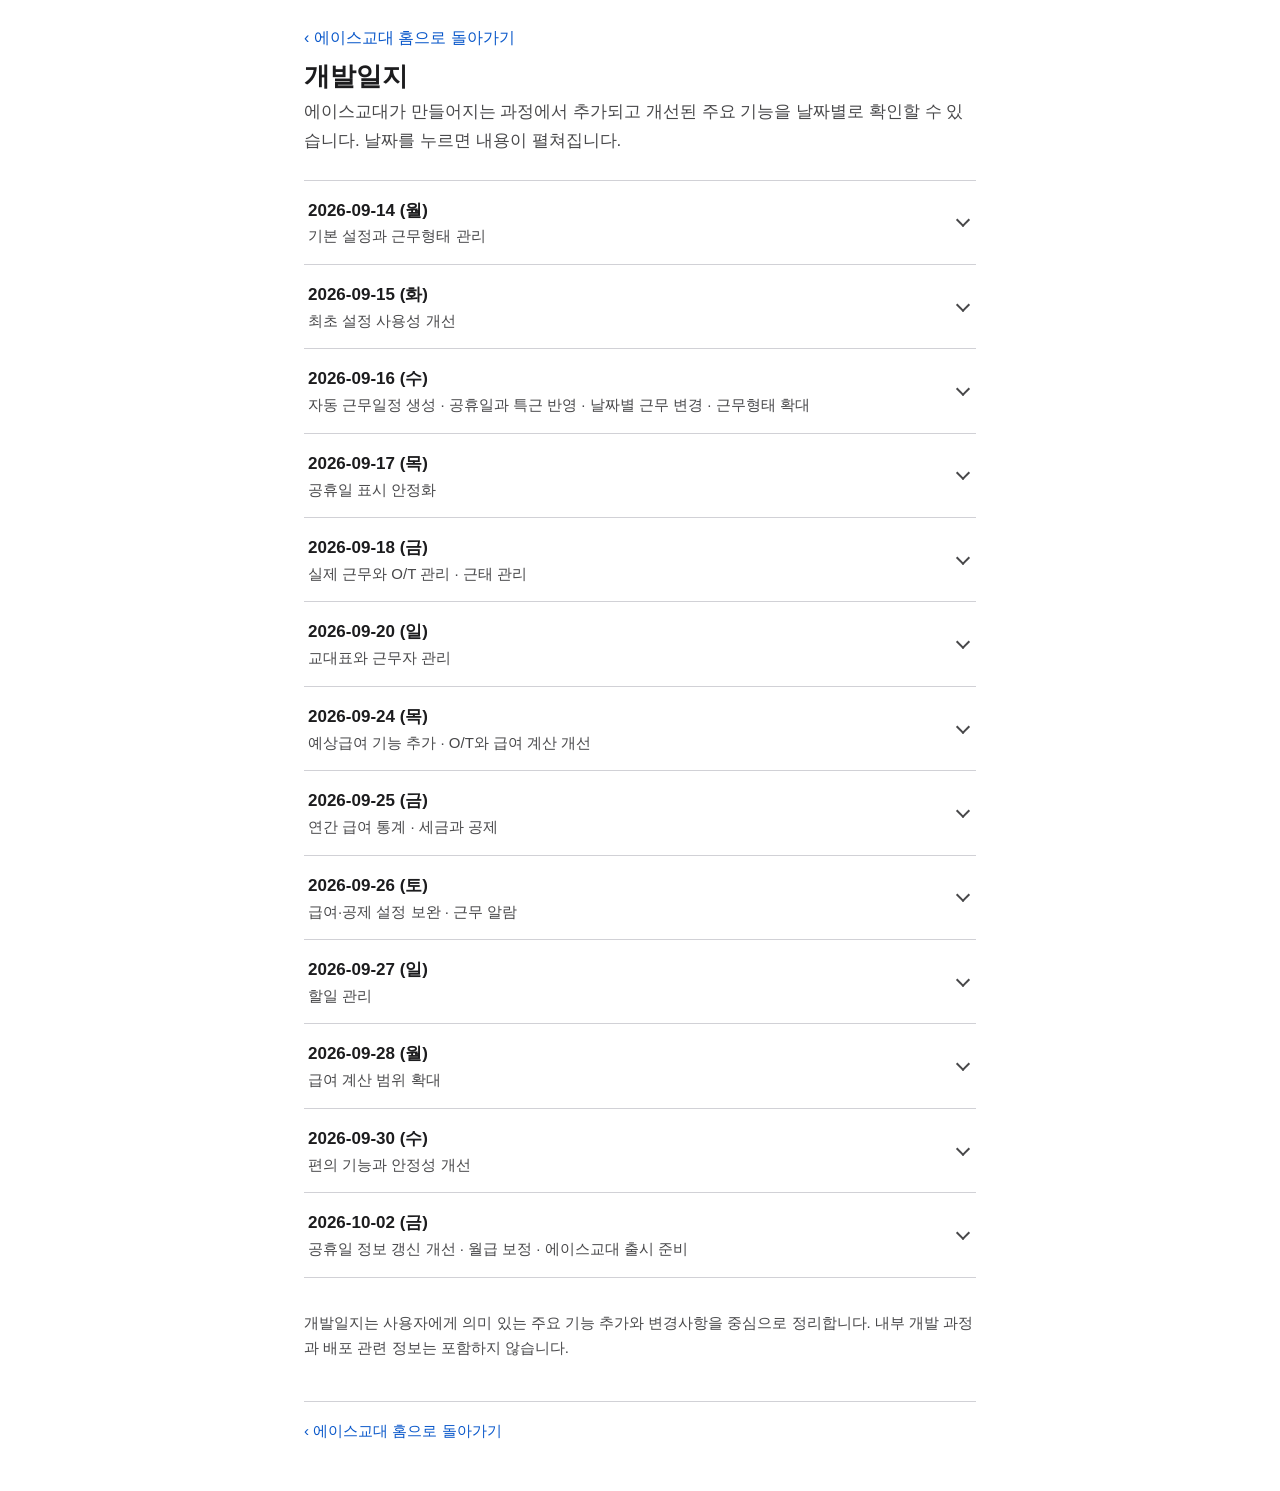
==== dev-log.html @ 3a0cfde9 "STEP 20: Add patch notes and dev log pages, link from index - patch-notes.html: 패치내용 없음 (structure r" ====
<!doctype html>
<html lang="ko">
<head>
  <meta charset="utf-8">
  <meta name="viewport" content="width=device-width, initial-scale=1">
  <title>개발일지 · 에이스교대</title>
  <meta name="description" content="에이스교대에 추가되고 개선된 주요 기능을 날짜별로 정리한 개발 기록입니다.">
  <link rel="stylesheet" href="./style.css">
  <link rel="stylesheet" href="./log.css?v=20261002-1">
</head>
<body>
  <nav class="log-back" aria-label="이전 페이지"><a href="./index.html">‹ 에이스교대 홈으로 돌아가기</a></nav>
  <header>
    <h1>개발일지</h1>
    <p class="subtitle">에이스교대가 만들어지는 과정에서 추가되고 개선된 주요 기능을 날짜별로 확인할 수 있습니다. 날짜를 누르면 내용이 펼쳐집니다.</p>
  </header>
  <main>
    <section class="log-list" aria-label="날짜별 개발 기록">
      <details class="log-entry">
        <summary>
          <time datetime="2026-09-14">2026-09-14 (월)</time>
          <span class="log-topics">기본 설정과 근무형태 관리</span>
        </summary>
        <div class="log-body">
          <h3>기본 설정과 근무형태 관리</h3>
          <ul>
            <li>입사일, 근무형태, 근무조를 설정하는 최초 설정 기능을 추가했습니다.</li>
            <li>기간에 따라 달라지는 근무형태를 관리할 수 있도록 했습니다.</li>
            <li>앱을 종료한 뒤에도 설정한 근무정보가 유지되도록 구성했습니다.</li>
          </ul>
        </div>
      </details>
      <details class="log-entry">
        <summary>
          <time datetime="2026-09-15">2026-09-15 (화)</time>
          <span class="log-topics">최초 설정 사용성 개선</span>
        </summary>
        <div class="log-body">
          <h3>최초 설정 사용성 개선</h3>
          <ul>
            <li>앱 실행 시 설정 상태에 따라 최초 설정 또는 메인 화면으로 자동 이동하도록 개선했습니다.</li>
            <li>최초 설정을 단계별로 진행할 수 있도록 변경했습니다.</li>
            <li>근무형태를 바로 정하지 않고 나중에 설정할 수 있도록 했습니다.</li>
            <li>앱의 저장 정보를 직접 삭제하고 처음 상태부터 다시 설정할 수 있는 기능을 추가했습니다.</li>
          </ul>
        </div>
      </details>
      <details class="log-entry">
        <summary>
          <time datetime="2026-09-16">2026-09-16 (수)</time>
          <span class="log-topics">자동 근무일정 생성 · 공휴일과 특근 반영 · 날짜별 근무 변경 · 근무형태 확대</span>
        </summary>
        <div class="log-body">
          <h3>자동 근무일정 생성</h3>
          <ul>
            <li>4조 3교대 근무일정을 자동으로 생성하는 기능을 추가했습니다.</li>
            <li>주전근무의 기본 근무일정도 자동으로 표시하도록 했습니다.</li>
            <li>과거와 미래의 근무일정을 자동으로 확인할 수 있도록 했습니다.</li>
          </ul>
          <h3>공휴일과 특근 반영</h3>
          <ul>
            <li>대한민국 공휴일 정보를 근무일정에 반영하도록 했습니다.</li>
            <li>교대근무의 공휴일 특근과 주전근무의 공휴일 휴무를 자동으로 계산하도록 했습니다.</li>
            <li>네트워크 연결이 원활하지 않은 경우에도 기본 공휴일 정보를 사용할 수 있도록 했습니다.</li>
          </ul>
          <h3>날짜별 근무 변경</h3>
          <ul>
            <li>날짜를 선택해 근무 상세정보를 확인할 수 있게 했습니다.</li>
            <li>자동 생성된 근무와 다른 근무를 하는 경우 사용자가 직접 근무를 변경할 수 있도록 했습니다.</li>
            <li>직접 변경한 근무를 다시 원래 일정으로 되돌릴 수 있도록 했습니다.</li>
          </ul>
          <h3>근무형태 확대</h3>
          <ul>
            <li>2조 2교대와 3조 3교대 근무일정을 추가로 지원했습니다.</li>
            <li>근무형태나 근무조가 변경되어도 기존 근무 흐름이 자연스럽게 이어지도록 개선했습니다.</li>
          </ul>
        </div>
      </details>
      <details class="log-entry">
        <summary>
          <time datetime="2026-09-17">2026-09-17 (목)</time>
          <span class="log-topics">공휴일 표시 안정화</span>
        </summary>
        <div class="log-body">
          <h3>공휴일 표시 안정화</h3>
          <ul>
            <li>설날·추석·신정 및 대체공휴일의 명칭과 판정을 개선했습니다.</li>
            <li>일부 대체공휴일이 잘못된 명칭으로 표시되는 문제를 수정했습니다.</li>
          </ul>
        </div>
      </details>
      <details class="log-entry">
        <summary>
          <time datetime="2026-09-18">2026-09-18 (금)</time>
          <span class="log-topics">실제 근무와 O/T 관리 · 근태 관리</span>
        </summary>
        <div class="log-body">
          <h3>실제 근무와 O/T 관리</h3>
          <ul>
            <li>실제 출퇴근시간을 기록할 수 있도록 했습니다.</li>
            <li>자정을 넘기는 근무시간도 입력할 수 있도록 지원했습니다.</li>
            <li>실제 근로시간과 휴게시간을 계산할 수 있도록 했습니다.</li>
            <li>O/T, 휴일근로, 야간근로 등의 시간을 관리할 수 있도록 했습니다.</li>
          </ul>
          <h3>근태 관리</h3>
          <ul>
            <li>연차, 반차, 교육, 예비군 등 다양한 근태를 기록할 수 있도록 했습니다.</li>
            <li>예정 근무와 실제 근무, 근태를 함께 반영한 근무시간 계산을 지원했습니다.</li>
            <li>주간·월간 근무 통계를 확인할 수 있도록 했습니다.</li>
          </ul>
        </div>
      </details>
      <details class="log-entry">
        <summary>
          <time datetime="2026-09-20">2026-09-20 (일)</time>
          <span class="log-topics">교대표와 근무자 관리</span>
        </summary>
        <div class="log-body">
          <h3>교대표와 근무자 관리</h3>
          <ul>
            <li>주전근무와 2조 2교대, 3조 3교대, 4조 3교대의 조별 근무일정을 확인할 수 있도록 했습니다.</li>
            <li>함께 근무하는 사람의 이름, 직책, 상세 직무, 전화번호를 관리할 수 있도록 했습니다.</li>
            <li>근무자 검색과 그룹 분류 기능을 추가했습니다.</li>
            <li>근무자와 그룹의 표시 순서를 직접 변경할 수 있도록 했습니다.</li>
            <li>저장된 전화번호를 이용해 전화 또는 메시지로 연결할 수 있도록 했습니다.</li>
          </ul>
        </div>
      </details>
      <details class="log-entry">
        <summary>
          <time datetime="2026-09-24">2026-09-24 (목)</time>
          <span class="log-topics">예상급여 기능 추가 · O/T와 급여 계산 개선</span>
        </summary>
        <div class="log-body">
          <h3>예상급여 기능 추가</h3>
          <ul>
            <li>사용자가 입력한 시급과 근무기록을 기준으로 예상급여를 계산할 수 있도록 했습니다.</li>
            <li>기본급, O/T, 인센티브, 연월차, 기타수당을 관리할 수 있도록 했습니다.</li>
            <li>급여연도와 지급월을 기준으로 급여 정보를 관리할 수 있도록 했습니다.</li>
          </ul>
          <h3>O/T와 급여 계산 개선</h3>
          <ul>
            <li>근무형태가 변경되는 경우 급여조건이 적용되는 시점을 정리했습니다.</li>
            <li>O/T가 발생한 시점의 급여조건을 기준으로 금액이 계산되도록 개선했습니다.</li>
            <li>날짜별 상세 화면에서도 예상 O/T 금액을 확인할 수 있도록 했습니다.</li>
            <li>연월차 금액과 이월내역 계산을 개선했습니다.</li>
          </ul>
        </div>
      </details>
      <details class="log-entry">
        <summary>
          <time datetime="2026-09-25">2026-09-25 (금)</time>
          <span class="log-topics">연간 급여 통계 · 세금과 공제</span>
        </summary>
        <div class="log-body">
          <h3>연간 급여 통계</h3>
          <ul>
            <li>연도별 예상급여 내역을 한 화면에서 확인할 수 있도록 했습니다.</li>
            <li>월급, 인센티브, 연월차, 기타수당을 연간 기준으로 확인할 수 있도록 했습니다.</li>
            <li>지급 전 예상금액과 현재까지의 지급내역을 구분해 확인할 수 있도록 했습니다.</li>
          </ul>
          <h3>세금과 공제</h3>
          <ul>
            <li>예상 근로소득세와 지방소득세 계산 기능을 추가했습니다.</li>
            <li>국민연금, 건강보험, 장기요양보험, 고용보험 계산을 지원했습니다.</li>
            <li>사용자가 직접 추가 공제항목을 등록할 수 있도록 했습니다.</li>
            <li>공제 후 예상 실수령액을 확인할 수 있도록 했습니다.</li>
          </ul>
        </div>
      </details>
      <details class="log-entry">
        <summary>
          <time datetime="2026-09-26">2026-09-26 (토)</time>
          <span class="log-topics">급여·공제 설정 보완 · 근무 알람</span>
        </summary>
        <div class="log-body">
          <h3>급여·공제 설정 보완</h3>
          <ul>
            <li>반복 공제와 회사 지원금 관련 설정을 추가했습니다.</li>
            <li>특정 급여에 세금 추가공제 또는 환급금액을 직접 입력할 수 있도록 했습니다.</li>
            <li>과거 급여 설정과 향후 급여 설정이 서로 잘못 영향을 주지 않도록 개선했습니다.</li>
          </ul>
          <h3>근무 알람</h3>
          <ul>
            <li>근무일정에 맞춰 자동으로 알람을 설정할 수 있도록 했습니다.</li>
            <li>근무별로 여러 개의 알람을 등록할 수 있도록 했습니다.</li>
            <li>이번 근무와 다음 근무의 알람을 확인할 수 있도록 했습니다.</li>
            <li>공휴일 제외, 특정 요일, 정시 알람 등 다양한 설정을 지원했습니다.</li>
            <li>근무일정이 변경되면 관련 알람도 자동으로 다시 맞춰지도록 했습니다.</li>
          </ul>
        </div>
      </details>
      <details class="log-entry">
        <summary>
          <time datetime="2026-09-27">2026-09-27 (일)</time>
          <span class="log-topics">할일 관리</span>
        </summary>
        <div class="log-body">
          <h3>할일 관리</h3>
          <ul>
            <li>개인 할일을 작성하고 관리할 수 있는 기능을 추가했습니다.</li>
            <li>중요도, 납기일, 메모를 설정할 수 있도록 했습니다.</li>
            <li>오늘, 내일, 기한초과, 완료한 할일을 구분해 확인할 수 있도록 했습니다.</li>
            <li>캘린더 날짜와 할일을 함께 확인할 수 있도록 했습니다.</li>
            <li>반복 할일과 여러 개의 알림을 지원했습니다.</li>
            <li>하나의 할일을 여러 단계로 나누는 세부 할일 기능을 추가했습니다.</li>
          </ul>
        </div>
      </details>
      <details class="log-entry">
        <summary>
          <time datetime="2026-09-28">2026-09-28 (월)</time>
          <span class="log-topics">급여 계산 범위 확대</span>
        </summary>
        <div class="log-body">
          <h3>급여 계산 범위 확대</h3>
          <ul>
            <li>월급 외 별도로 지급되는 금액의 예상 세금 계산을 개선했습니다.</li>
            <li>과거 연도의 세금과 보험료 기준을 이용한 예상 계산 범위를 확대했습니다.</li>
            <li>반복수당의 지급일 설정을 보완했습니다.</li>
            <li>과거 공휴일 정보를 이용한 급여일 계산을 개선했습니다.</li>
          </ul>
        </div>
      </details>
      <details class="log-entry">
        <summary>
          <time datetime="2026-09-30">2026-09-30 (수)</time>
          <span class="log-topics">편의 기능과 안정성 개선</span>
        </summary>
        <div class="log-body">
          <h3>편의 기능과 안정성 개선</h3>
          <ul>
            <li>동료의 근태를 관리할 수 있는 기능을 추가했습니다.</li>
            <li>반복 할일에서 여러 근무형태를 동시에 선택할 수 있도록 했습니다.</li>
            <li>반복 할일의 세부 할일을 템플릿으로 사용할 수 있도록 했습니다.</li>
            <li>여러 할일을 한 번에 삭제하거나 밀어서 삭제할 수 있도록 했습니다.</li>
            <li>날짜별 메모 작성과 검색 기능을 추가했습니다.</li>
            <li>급여·보험·공제 금액 입력 시 큰 금액을 보다 쉽게 확인할 수 있도록 개선했습니다.</li>
            <li>공휴일이 중복 적용되는 일부 경우를 개선했습니다.</li>
          </ul>
        </div>
      </details>
      <details class="log-entry">
        <summary>
          <time datetime="2026-10-02">2026-10-02 (금)</time>
          <span class="log-topics">공휴일 정보 갱신 개선 · 월급 보정 · 에이스교대 출시 준비</span>
        </summary>
        <div class="log-body">
          <h3>공휴일 정보 갱신 개선</h3>
          <ul>
            <li>공휴일 정보를 보다 안정적으로 갱신하도록 구조를 개선했습니다.</li>
            <li>최신 정보를 가져오지 못하는 경우에도 앱에 저장된 공휴일 정보를 계속 사용할 수 있도록 했습니다.</li>
            <li>오래된 공휴일 정보가 더 최신 정보로 잘못 교체되는 상황을 방지했습니다.</li>
          </ul>
          <h3>월급 보정</h3>
          <ul>
            <li>특정 지급월의 예상 월급에 추가 또는 차감 금액을 직접 반영할 수 있는 ‘월급 보정’ 기능을 추가했습니다.</li>
            <li>여러 개의 보정항목과 양수·음수 금액을 지원합니다.</li>
            <li>보정된 월급을 기준으로 기존 세금과 보험, 공제 계산이 함께 적용됩니다.</li>
          </ul>
          <h3>에이스교대 출시 준비</h3>
          <ul>
            <li>앱의 공식 표시명을 ‘에이스교대’로 변경했습니다.</li>
            <li>특정 회사에 종속된 일부 기능과 표현을 정리해 보다 범용적으로 사용할 수 있도록 개선했습니다.</li>
            <li>공휴일 기본정보 제공 범위를 2015년부터 2028년까지로 확대했습니다.</li>
            <li>급여와 세금·공제 금액이 사용자 설정을 기반으로 한 예상값이라는 안내를 강화했습니다.</li>
            <li>앱에서 개인정보 처리방침과 지원 페이지를 바로 확인할 수 있도록 했습니다.</li>
            <li>일부 날짜 이동 상황에서 앱이 종료될 수 있는 문제를 수정했습니다.</li>
            <li>VoiceOver 사용성을 개선했습니다.</li>
          </ul>
        </div>
      </details>
    </section>
    <p class="log-note">개발일지는 사용자에게 의미 있는 주요 기능 추가와 변경사항을 중심으로 정리합니다. 내부 개발 과정과 배포 관련 정보는 포함하지 않습니다.</p>
  </main>
  <footer>
    <a href="./index.html">‹ 에이스교대 홈으로 돌아가기</a>
  </footer>
</body>
</html>
---- style.css ----
:root { color-scheme: light dark; --text: #1c1c1e; --muted: #48484a; --bg: #ffffff; --link: #0a58ca; --rule: #d1d1d6; }
@media (prefers-color-scheme: dark) { :root { --text: #f2f2f7; --muted: #c7c7cc; --bg: #000000; --link: #6cb4ff; --rule: #3a3a3c; } }
html { font-size: 100%; -webkit-text-size-adjust: 100%; }
body { margin: 0 auto; max-width: 42rem; padding: 1.5rem 1rem 3rem; background: var(--bg); color: var(--text);
  font-family: -apple-system, BlinkMacSystemFont, "Apple SD Gothic Neo", "Noto Sans KR", sans-serif; font-size: 1.0625rem; line-height: 1.7; }
h1 { font-size: 1.6rem; line-height: 1.35; margin: 0.5rem 0 0.25rem; }
h2 { font-size: 1.2rem; margin: 2rem 0 0.5rem; padding-top: 1rem; border-top: 1px solid var(--rule); }
.subtitle, .updated { color: var(--muted); margin-top: 0; }
a { color: var(--link); text-underline-offset: 0.15em; }
ul { padding-left: 1.25rem; }
li { margin: 0.25rem 0; }
nav ul { list-style: none; padding: 0; }
nav li { margin: 0.75rem 0; font-size: 1.125rem; }
footer { margin-top: 2.5rem; padding-top: 1rem; border-top: 1px solid var(--rule); color: var(--muted); font-size: 0.95rem; }
---- log.css ----
/* 패치노트·개발일지 전용 (style.css 위에 추가) */
:root { --log-bg: #f5f5f7; --log-focus: #0071e3; }
@media (prefers-color-scheme: dark) { :root { --log-bg: #1c1c1e; --log-focus: #4da3ff; } }

.log-back { margin-bottom: 0.5rem; font-size: 1rem; }
.log-back a, footer a { text-decoration: none; }
.log-back a:hover, footer a:hover { text-decoration: underline; }
a:focus-visible { outline: 3px solid var(--log-focus); outline-offset: 2px; border-radius: 0.25rem; }

.log-list { margin-top: 1.5rem; }
.log-entry { border-top: 1px solid var(--rule); }
.log-entry:last-child { border-bottom: 1px solid var(--rule); }
.log-entry summary {
  display: grid;
  grid-template-columns: 1fr auto;
  column-gap: 1rem;
  padding: 1rem 0.25rem;
  cursor: pointer;
  list-style: none;
  border-radius: 0.5rem;
}
.log-entry summary::-webkit-details-marker { display: none; }
.log-entry summary::after {
  content: "";
  grid-column: 2;
  grid-row: 1 / span 2;
  align-self: center;
  width: 0.5rem;
  height: 0.5rem;
  border-right: 2px solid var(--muted);
  border-bottom: 2px solid var(--muted);
  transform: rotate(45deg);
  margin: -0.25rem 0.25rem 0 0;
}
.log-entry[open] summary::after { transform: rotate(-135deg); margin-top: 0.25rem; }
.log-entry summary:focus-visible { outline: 3px solid var(--log-focus); outline-offset: 2px; }
.log-entry time { font-weight: 700; font-size: 1.0625rem; }
.log-topics { grid-column: 1; color: var(--muted); font-size: 0.9375rem; line-height: 1.5; }
.log-body { padding: 0 0.25rem 1.25rem; }
.log-body h3 { margin: 1rem 0 0.25rem; font-size: 1.0625rem; }
.log-body h3:first-child { margin-top: 0.25rem; }
.log-body ul { margin: 0; }
.log-note, .patch-empty { color: var(--muted); }
.log-note { margin-top: 2rem; font-size: 0.9375rem; }
.patch-empty {
  margin: 1.5rem 0;
  padding: 2rem 1rem;
  background: var(--log-bg);
  border-radius: 1rem;
  text-align: center;
  font-size: 1.125rem;
}
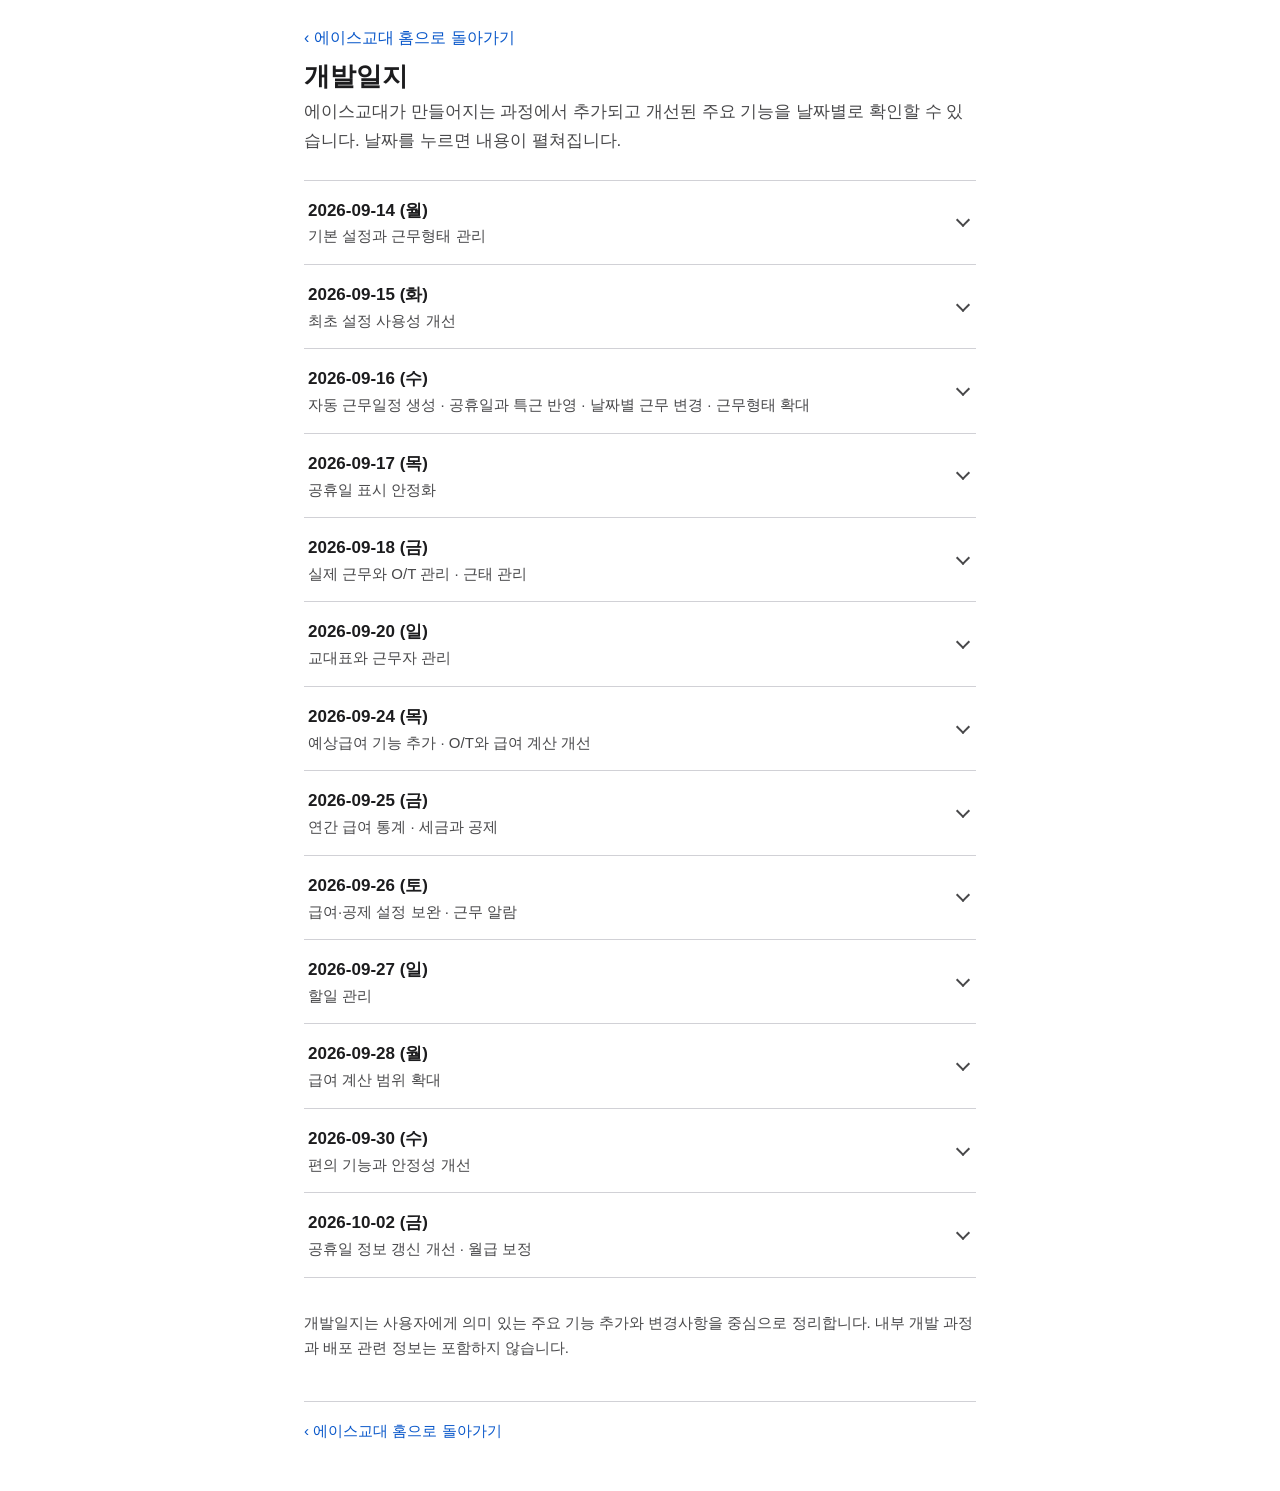
==== commit fcf11abe: "STEP 20: Remove '에이스교대 출시 준비' from dev log 2026-10-02 Co-Authored-By: Claude Opus 5.5 <noreply@anthr" ====
--- a/dev-log.html
+++ b/dev-log.html
@@ -243,7 +243,7 @@
       <details class="log-entry">
         <summary>
           <time datetime="2026-10-02">2026-10-02 (금)</time>
-          <span class="log-topics">공휴일 정보 갱신 개선 · 월급 보정 · 에이스교대 출시 준비</span>
+          <span class="log-topics">공휴일 정보 갱신 개선 · 월급 보정</span>
         </summary>
         <div class="log-body">
           <h3>공휴일 정보 갱신 개선</h3>
@@ -257,16 +257,6 @@
             <li>특정 지급월의 예상 월급에 추가 또는 차감 금액을 직접 반영할 수 있는 ‘월급 보정’ 기능을 추가했습니다.</li>
             <li>여러 개의 보정항목과 양수·음수 금액을 지원합니다.</li>
             <li>보정된 월급을 기준으로 기존 세금과 보험, 공제 계산이 함께 적용됩니다.</li>
-          </ul>
-          <h3>에이스교대 출시 준비</h3>
-          <ul>
-            <li>앱의 공식 표시명을 ‘에이스교대’로 변경했습니다.</li>
-            <li>특정 회사에 종속된 일부 기능과 표현을 정리해 보다 범용적으로 사용할 수 있도록 개선했습니다.</li>
-            <li>공휴일 기본정보 제공 범위를 2015년부터 2028년까지로 확대했습니다.</li>
-            <li>급여와 세금·공제 금액이 사용자 설정을 기반으로 한 예상값이라는 안내를 강화했습니다.</li>
-            <li>앱에서 개인정보 처리방침과 지원 페이지를 바로 확인할 수 있도록 했습니다.</li>
-            <li>일부 날짜 이동 상황에서 앱이 종료될 수 있는 문제를 수정했습니다.</li>
-            <li>VoiceOver 사용성을 개선했습니다.</li>
           </ul>
         </div>
       </details>
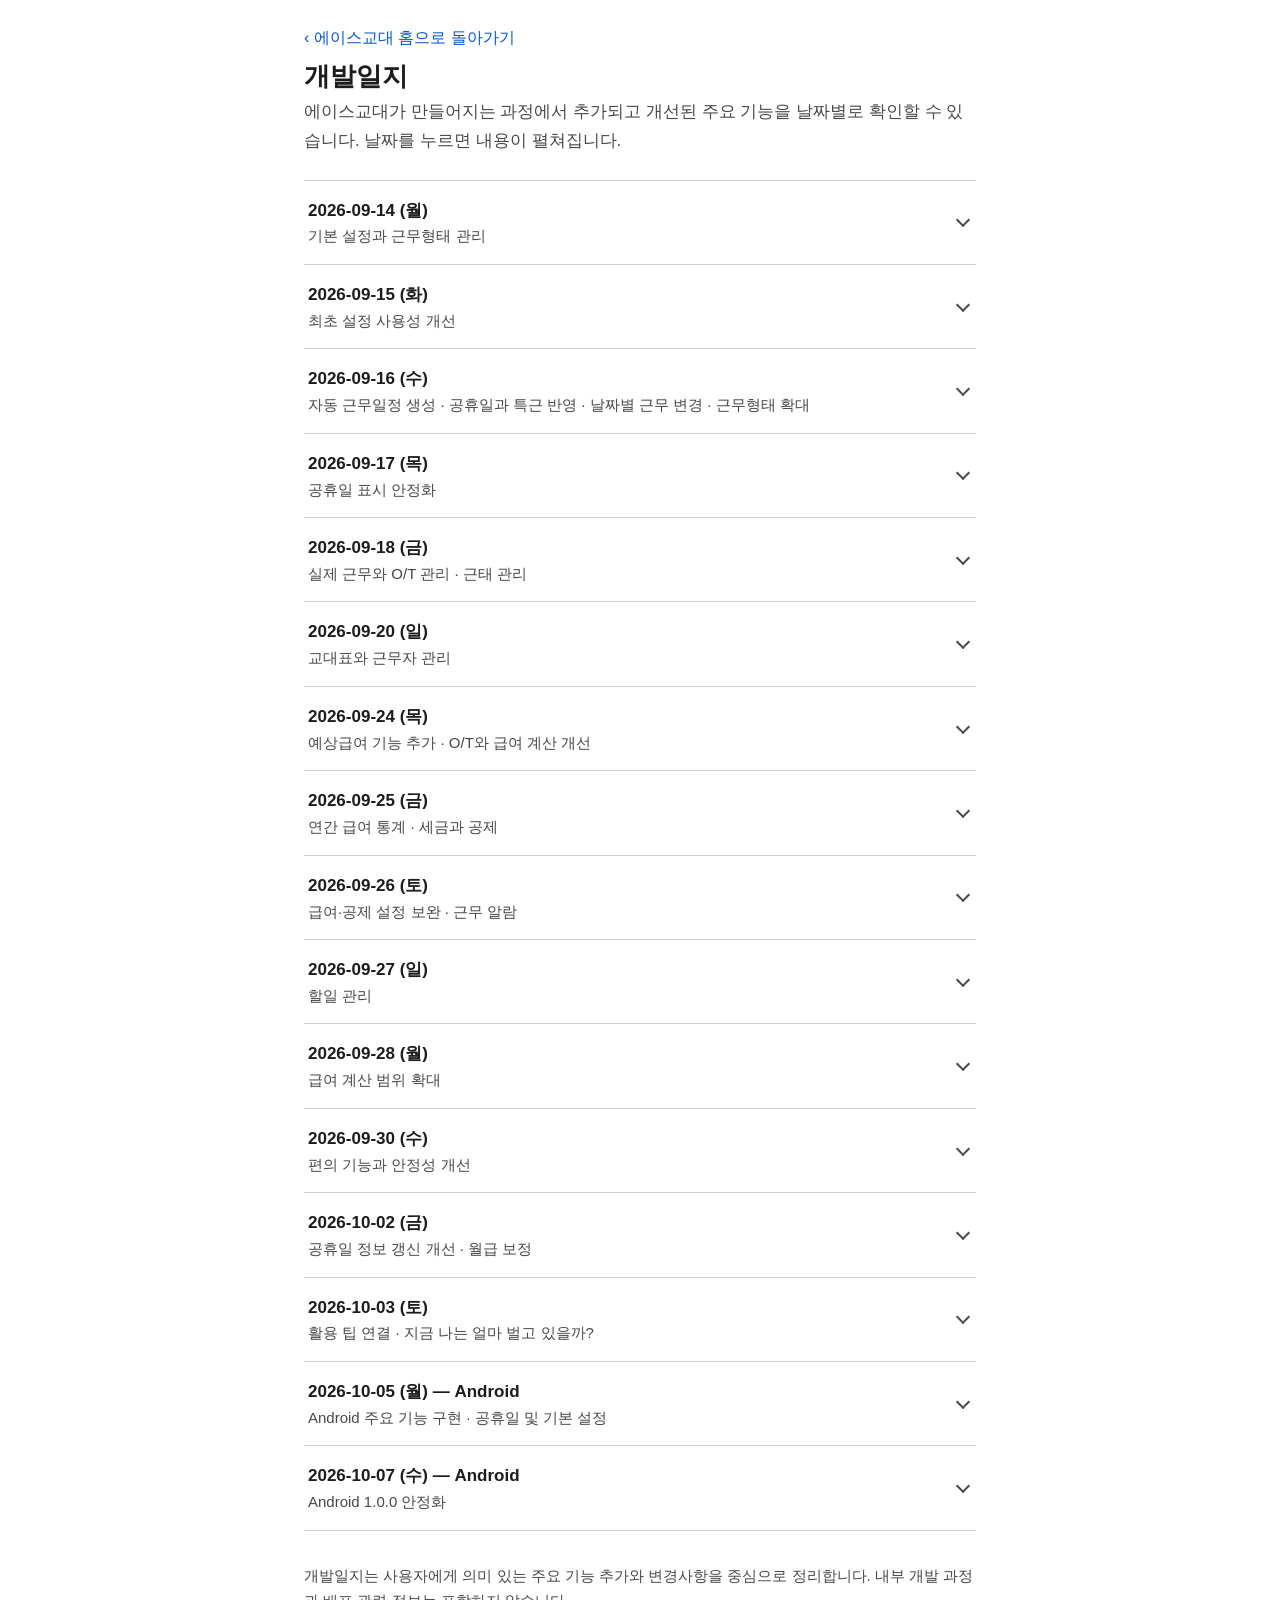
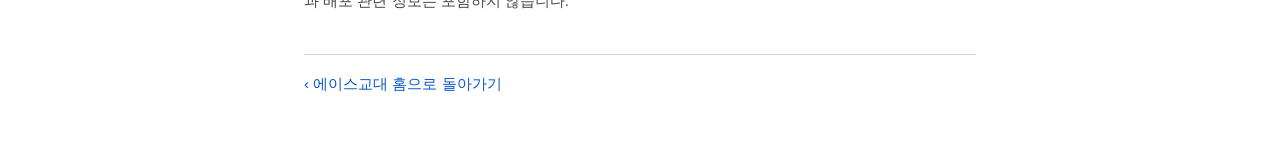
==== commit 403a5903: "개발일지: 10-03, 10-05(Android), 10-07(Android) 추가 Co-Authored-By: Claude Opus 5.5 <noreply@anthropic.co" ====
--- a/dev-log.html
+++ b/dev-log.html
@@ -260,6 +260,58 @@
           </ul>
         </div>
       </details>
+      <details class="log-entry">
+        <summary>
+          <time datetime="2026-10-03">2026-10-03 (토)</time>
+          <span class="log-topics">활용 팁 연결 · 지금 나는 얼마 벌고 있을까?</span>
+        </summary>
+        <div class="log-body">
+          <h3>활용 팁 연결</h3>
+          <ul>
+            <li>앱에서 활용 팁 페이지를 바로 열 수 있도록 연결했습니다.</li>
+            <li>처음 설정부터 캘린더, 교대표, 급여, 알람, 할일까지 주요 기능의 사용방법을 앱에서 쉽게 확인할 수 있도록 했습니다.</li>
+          </ul>
+          <h3>지금 나는 얼마 벌고 있을까?</h3>
+          <ul>
+            <li>현재 근무시간과 설정한 시급을 바탕으로 지금까지의 예상 수입을 실시간으로 확인할 수 있는 기능을 추가했습니다.</li>
+            <li>근무시간과 O/T, 야간·특근 구간에 따라 예상 금액이 실시간으로 변하도록 구성했습니다.</li>
+          </ul>
+        </div>
+      </details>
+      <details class="log-entry">
+        <summary>
+          <time datetime="2026-10-05">2026-10-05 (월) — Android</time>
+          <span class="log-topics">Android 주요 기능 구현 · 공휴일 및 기본 설정</span>
+        </summary>
+        <div class="log-body">
+          <h3>Android 주요 기능 구현</h3>
+          <ul>
+            <li>Android에서도 교대근무 캘린더와 교대표, 실제근무, O/T, 근태 등 주요 근무관리 기능을 사용할 수 있도록 구현했습니다.</li>
+            <li>예상급여와 세금·공제, 연간통계 등 급여 관련 기능을 함께 구현했습니다.</li>
+            <li>근무 알람과 할일, 반복·세부할일 등 일상 관리 기능을 Android 환경에 맞게 구성했습니다.</li>
+          </ul>
+          <h3>공휴일 및 기본 설정</h3>
+          <ul>
+            <li>대한민국 공휴일 정보를 Android에서도 확인할 수 있도록 공휴일 기능을 구현했습니다.</li>
+            <li>Home Device Manager를 통한 공휴일 정보 갱신 구조를 연동했습니다.</li>
+            <li>앱 설정과 사용자 데이터 초기화 기능을 함께 구현했습니다.</li>
+          </ul>
+        </div>
+      </details>
+      <details class="log-entry">
+        <summary>
+          <time datetime="2026-10-07">2026-10-07 (수) — Android</time>
+          <span class="log-topics">Android 1.0.0 안정화</span>
+        </summary>
+        <div class="log-body">
+          <h3>Android 1.0.0 안정화</h3>
+          <ul>
+            <li>주요 기능 구현을 마치고 신규 기능 추가보다 실사용 테스트와 안정화 작업에 집중하는 단계로 전환했습니다.</li>
+            <li>실제 사용 흐름을 기준으로 주요 기능과 화면 동작을 점검하고 수정했습니다.</li>
+            <li>정식 버전 배포를 위한 Android 1.0.0 Release Candidate 검증을 시작했습니다.</li>
+          </ul>
+        </div>
+      </details>
     </section>
     <p class="log-note">개발일지는 사용자에게 의미 있는 주요 기능 추가와 변경사항을 중심으로 정리합니다. 내부 개발 과정과 배포 관련 정보는 포함하지 않습니다.</p>
   </main>
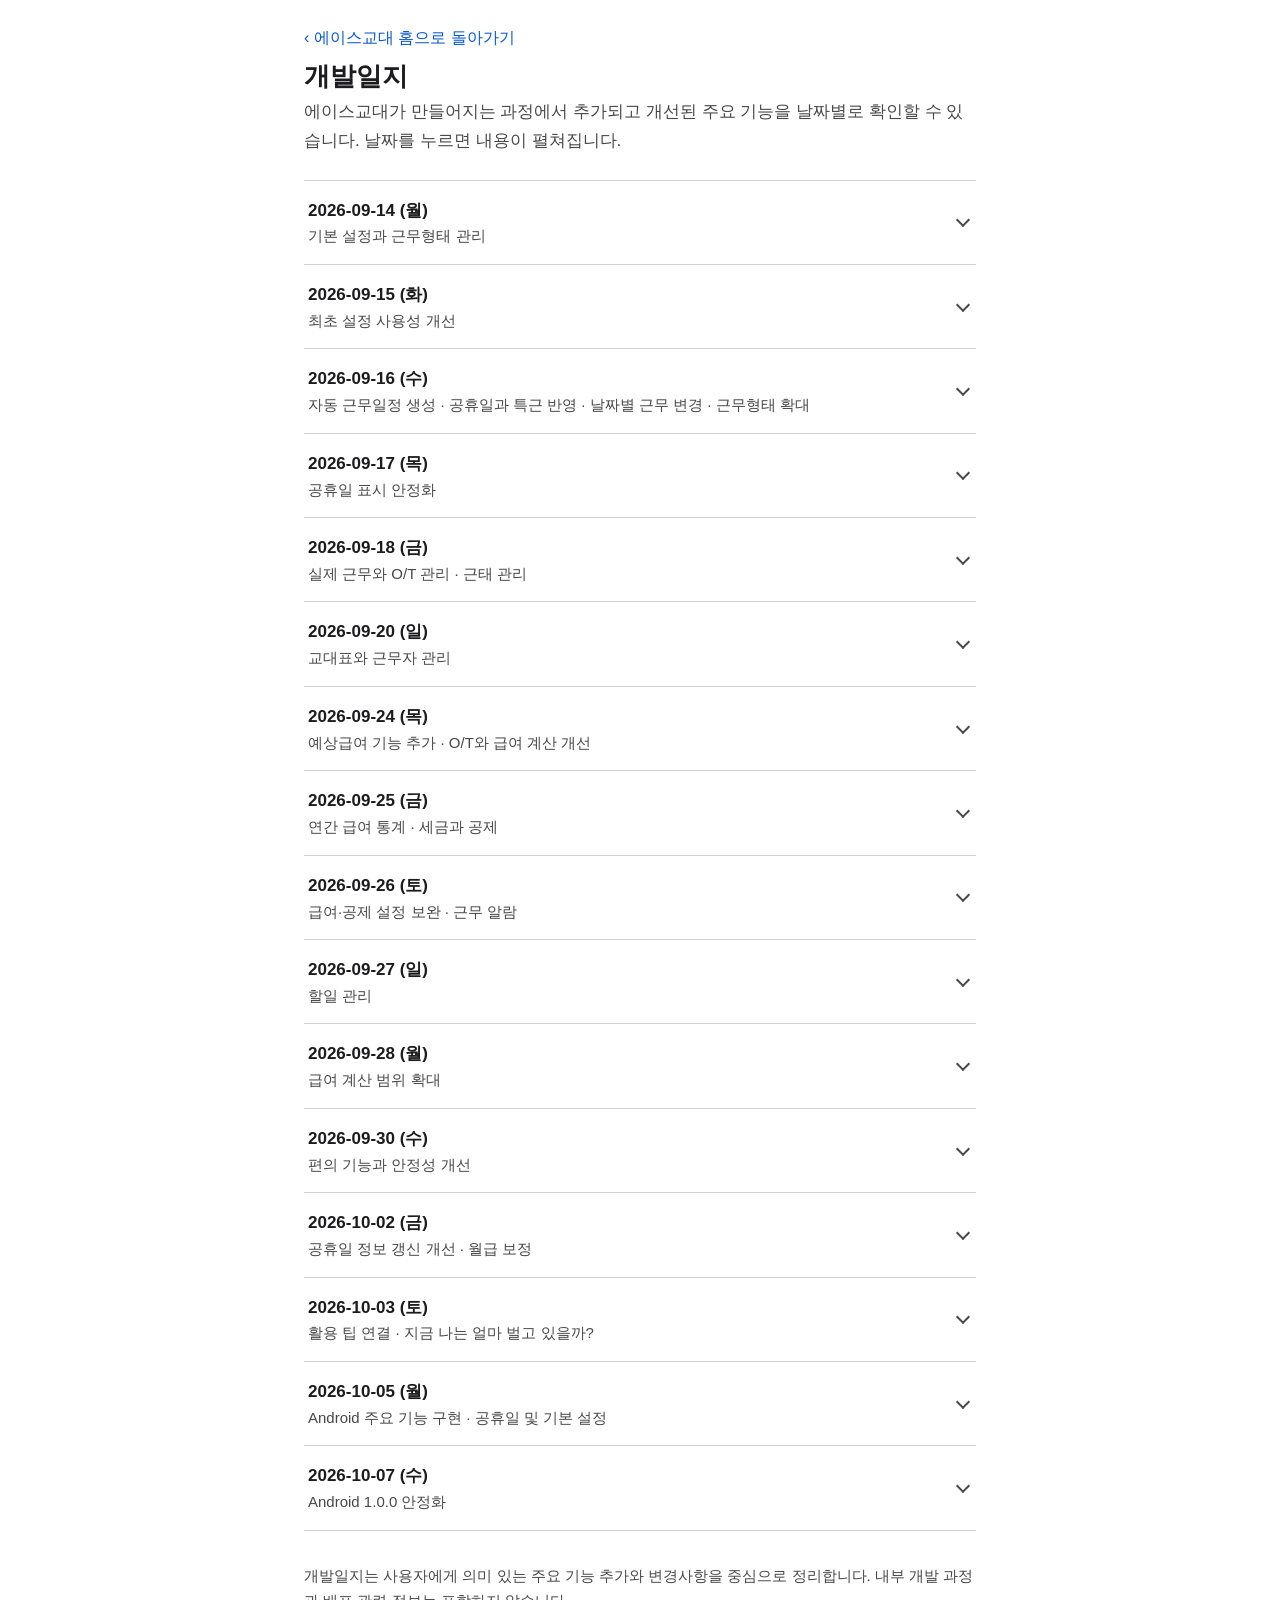
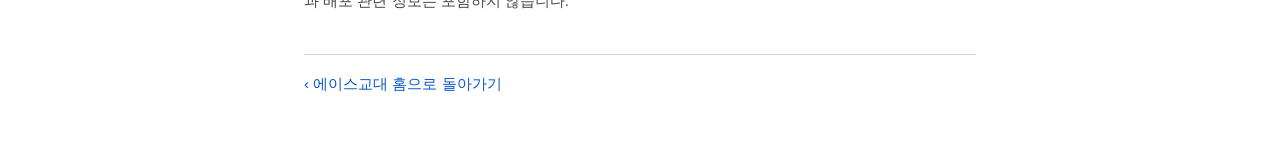
==== commit 56ae87c0: "Remove extra text from time elements in dev-log" ====
--- a/dev-log.html
+++ b/dev-log.html
@@ -280,7 +280,7 @@
       </details>
       <details class="log-entry">
         <summary>
-          <time datetime="2026-10-05">2026-10-05 (월) — Android</time>
+          <time datetime="2026-10-05">2026-10-05 (월)</time>
           <span class="log-topics">Android 주요 기능 구현 · 공휴일 및 기본 설정</span>
         </summary>
         <div class="log-body">
@@ -293,14 +293,14 @@
           <h3>공휴일 및 기본 설정</h3>
           <ul>
             <li>대한민국 공휴일 정보를 Android에서도 확인할 수 있도록 공휴일 기능을 구현했습니다.</li>
-            <li>Home Device Manager를 통한 공휴일 정보 갱신 구조를 연동했습니다.</li>
+            <li>NAS 서버를 통한 공휴일 정보 갱신 구조를 연동했습니다.</li>
             <li>앱 설정과 사용자 데이터 초기화 기능을 함께 구현했습니다.</li>
           </ul>
         </div>
       </details>
       <details class="log-entry">
         <summary>
-          <time datetime="2026-10-07">2026-10-07 (수) — Android</time>
+          <time datetime="2026-10-07">2026-10-07 (수)</time>
           <span class="log-topics">Android 1.0.0 안정화</span>
         </summary>
         <div class="log-body">
